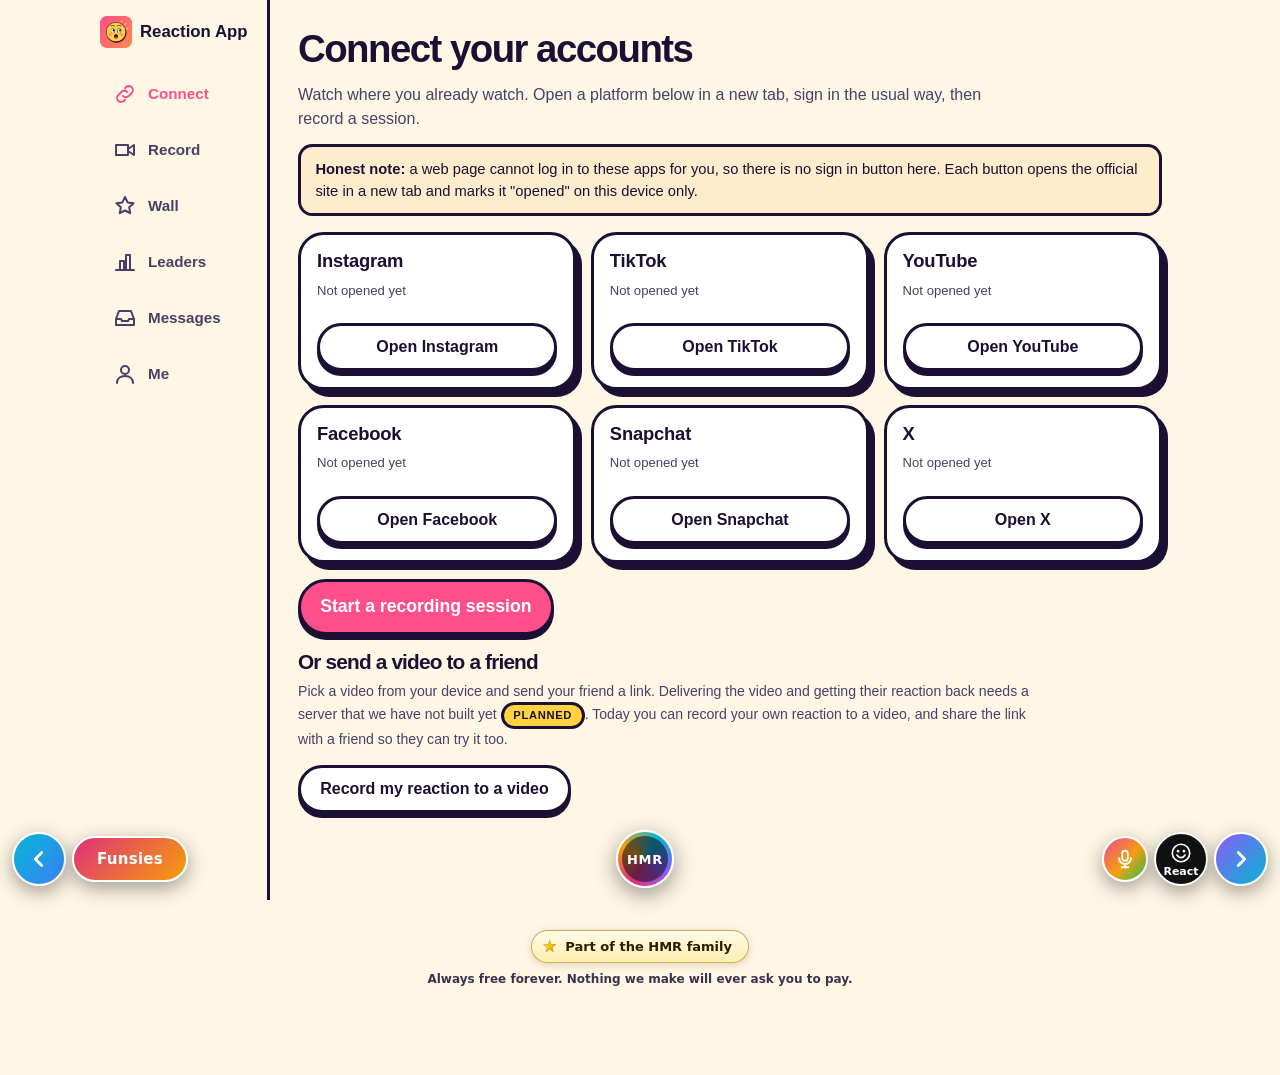
==== app/index.html @ a2e9ff9b "Dock v6.6.0: edit mode, small 'Add a demo?' cards (Yes/No) at spots with no demo yet; answers sent t" ====
<!DOCTYPE html>
<html lang="en"><head><meta charset="utf-8">
<meta name="viewport" content="width=device-width,initial-scale=1,viewport-fit=cover">
<title>Reaction App prototype</title>
<meta name="description" content="Record a session of what you watch and your reaction, then keep a highlight reel of your strongest moments. Prototype. Nothing is uploaded.">
<meta name="theme-color" content="#fff7e6">
<link rel="manifest" href="manifest.webmanifest">
<link rel="icon" type="image/png" href="icons/favicon-32.png">
<link rel="apple-touch-icon" href="icons/apple-touch-icon.png">
<link rel="stylesheet" href="../designs.css">
<link rel="stylesheet" href="app.css">
<script src="../designs.js"></script>
</head><body class="has-dock">
<a class="skip" href="#main">Skip to content</a>
<div class="app" id="app">
  <nav class="nav" id="nav" aria-label="Main">
    <a class="brand" href="../" aria-label="Reaction App website"><img src="icons/icon-192.png" width="32" height="32" alt=""><span>Reaction App</span></a>
    <button type="button" data-go="connect" class="on"><svg viewBox="0 0 24 24" aria-hidden="true"><path d="M10 14a4 4 0 0 0 5.7 0l3-3a4 4 0 0 0-5.7-5.7l-1 1M14 10a4 4 0 0 0-5.7 0l-3 3a4 4 0 0 0 5.7 5.7l1-1"/></svg><span>Connect</span></button>
    <button type="button" data-go="record"><svg viewBox="0 0 24 24" aria-hidden="true"><path d="M3 7h12v10H3zM15 11l6-4v10l-6-4"/></svg><span>Record</span></button>
    <button type="button" data-go="wall"><svg viewBox="0 0 24 24" aria-hidden="true"><path d="M12 3l2.6 5.4 5.9.8-4.3 4.1 1 5.9L12 16.5 6.8 19.2l1-5.9L3.5 9.2l5.9-.8z"/></svg><span>Wall</span></button>
    <button type="button" data-go="leaders"><svg viewBox="0 0 24 24" aria-hidden="true"><path d="M7 20V11h4v9M13 20V5h4v15M3 20h18"/></svg><span>Leaders</span></button>
    <button type="button" data-go="inbox"><svg viewBox="0 0 24 24" aria-hidden="true"><path d="M3 13l3-8h12l3 8v6H3zM3 13h5l1 2h6l1-2h5"/></svg><span>Messages</span></button>
    <button type="button" data-go="me"><svg viewBox="0 0 24 24" aria-hidden="true"><circle cx="12" cy="8" r="4"/><path d="M4 21c0-4.5 3.5-7 8-7s8 2.5 8 7"/></svg><span>Me</span></button>
  </nav>

  <main id="main" class="main" tabindex="-1">

    <section class="screen on" id="s-connect" aria-labelledby="h-connect">
      <div class="top"><h1 id="h-connect">Connect your accounts</h1></div>
      <p class="lead">Watch where you already watch. Open a platform below in a new tab, sign in the usual way, then record a session.</p>
      <div class="info"><b>Honest note:</b> a web page cannot log in to these apps for you, so there is no sign in button here. Each button opens the official site in a new tab and marks it "opened" on this device only.</div>
      <ul class="plats" id="plats" aria-label="Platforms"></ul>
      <div class="stack"><button type="button" class="btn big" data-go="record">Start a recording session</button></div>
      <h2>Or send a video to a friend</h2>
      <p class="fine">Pick a video from your device and send your friend a link. Delivering the video and getting their reaction back needs a server that we have not built yet <span class="tag">Planned</span>. Today you can record your own reaction to a video, and share the link with a friend so they can try it too.</p>
      <div class="stack"><button type="button" class="btn ghost" id="goFile">Record my reaction to a video</button></div>
    </section>

    <section class="screen" id="s-record" aria-labelledby="h-record">
      <div class="top"><h1 id="h-record">Record a session</h1></div>
      <div id="recSetup">
        <p class="lead">Choose how to record. A session runs 5 minutes. When time is up, we never cut you off.</p>
        <div class="modes" role="group" aria-label="Recording mode">
          <button type="button" class="mode" id="modeScreen" aria-pressed="false"><b>Screen and camera</b><span>Desktop. Record a tab, window, or screen together with your camera.</span></button>
          <button type="button" class="mode" id="modeFile" aria-pressed="false"><b>Camera and a video from your device</b><span>Phone or desktop. Pick a video, watch it, and record your reaction.</span></button>
        </div>
        <p class="info" id="capMsg" role="status"></p>
        <div id="filePick" hidden>
          <label class="lbl" for="fileIn">Choose a video from your device</label>
          <input id="fileIn" class="inp" type="file" accept="video/*">
          <p class="fine" id="fileMsg" role="status"></p>
        </div>
        <ul class="notice" aria-label="Before you start">
          <li><b>When you press Start,</b> your browser asks to use your camera, and in screen mode to share a screen, tab, or window.</li>
          <li><b>Pick what to share.</b> In screen mode, choose the tab or window with the video app you opened, then switch to it.</li>
          <li><b>Nothing is uploaded.</b> Recordings stay on this device until you save or share them.</li>
          <li><b>You can stop</b> at any time with the Done button.</li>
        </ul>
        <div class="stack"><button type="button" class="btn big" id="btnStart">Start recording</button></div>
        <p class="err" id="recErr" role="alert" hidden></p>
      </div>
      <div id="recLive" hidden>
        <div class="recbar"><span class="dot" aria-hidden="true"></span><span class="timer" id="timer" role="timer" aria-live="off">5:00</span><span id="recStatus" role="status">Recording</span></div>
        <p class="timeup" id="timeUp" role="alert" hidden>Time is up. Finish what you are watching, then press Done.</p>
        <div class="pair" id="livePair">
          <div class="vbox"><video id="vLive1" muted playsinline autoplay></video><span class="lab" id="lab1">What you watch</span><span class="none" id="none1" hidden></span></div>
          <div class="vbox"><video id="vLive2" muted playsinline autoplay></video><span class="lab">You</span></div>
        </div>
        <div class="stack"><button type="button" class="btn big" id="btnDone">Done</button><button type="button" class="btn ghost" id="btnDiscard">Discard session</button></div>
        <p class="fine" id="liveNote"></p>
      </div>
    </section>

    <section class="screen" id="s-reel" aria-labelledby="h-reel">
      <div class="top"><h1 id="h-reel">Your highlight reel</h1><span class="tag">Prototype</span></div>
      <div id="reelBusy" hidden><p id="busyMsg" role="status">Looking for your strongest reactions...</p><div class="prog"><i id="busyBar"></i></div></div>
      <div id="reelNone" class="info" hidden>No recording yet. <button type="button" class="btn small" data-go="record">Record a session</button></div>
      <div id="reelMain" hidden>
        <div class="stack"><button type="button" class="btn ghost small" id="btnLayout" aria-pressed="false">Show clip above reaction (friend's desktop view)</button></div>
        <div class="pair" id="reelPair">
          <div class="vbox"><video id="vR1" playsinline controls></video><span class="lab" id="rlab1">What you watched</span></div>
          <div class="vbox"><video id="vR2" playsinline muted controls></video><span class="lab">Your reaction</span></div>
        </div>
        <h2>Moments</h2>
        <p class="fine" id="momSum"></p>
        <ul class="mlist" id="mlist"></ul>
        <div class="stack"><button type="button" class="btn small ghost" id="btnPlaySel">Play selected moments</button><button type="button" class="btn small ghost" id="btnAddMom">Add a moment at the current time</button></div>
        <p class="info">This is a simple prototype. It measures movement on your camera about 4 times a second, so a head turn or a lighting change can look like a reaction. A smarter reaction model will run on our own computer later.</p>
        <h2>Finish</h2>
        <div class="opts" id="finOpts">
          <label><input type="checkbox" id="optWall" checked><span><b>Post to the community wall</b><span>Demo: posts a note on this device only. No video leaves your device.</span></span></label>
          <label><input type="checkbox" id="optSave" checked><span><b>Save to your computer</b><span>Downloads the recorded video file or files, plus a list of your chosen moments.</span></span></label>
          <label><input type="checkbox" id="optSend" checked><span><b>Send to a friend</b><span>Opens your share sheet if your device has one. Otherwise copies a message with the link. The video itself is not delivered, because that needs a server.</span></span></label>
        </div>
        <div class="stack"><button type="button" class="btn big" id="btnFinish">Finish</button><button type="button" class="btn ghost" data-go="record">Record another</button></div>
        <p class="fine" id="finMsg" role="status"></p>
      </div>
    </section>

    <section class="screen" id="s-wall" aria-labelledby="h-wall">
      <div class="top"><h1 id="h-wall">Community wall</h1><span class="tag">Demo</span></div>
      <p class="lead">A public board of reactions that people choose to share. This screen is a demo. It shows example placeholders and what you post from this device.</p>
      <div class="chips" id="wallChips" role="group" aria-label="Sort the wall"></div>
      <p class="fine" id="wallNote" role="status">Sorting works once real reactions exist.</p>
      <div class="wall" id="wallList" aria-label="Reactions"></div>
    </section>

    <section class="screen" id="s-leaders" aria-labelledby="h-leaders">
      <div class="top"><h1 id="h-leaders">Leaders wall</h1><span class="tag">Demo</span></div>
      <p class="lead">Which reactions people watch and react to the most. No real people or numbers exist yet.</p>
      <h2>Most watched reactions</h2>
      <ul class="rows"><li><span>Example reaction 1</span><span>n/a</span></li><li><span>Example reaction 2</span><span>n/a</span></li><li><span>Example reaction 3</span><span>n/a</span></li></ul>
      <h2>Most reacted-to</h2>
      <ul class="rows"><li><span>Example reaction 1</span><span>n/a</span></li><li><span>Example reaction 2</span><span>n/a</span></li></ul>
    </section>

    <section class="screen" id="s-inbox" aria-labelledby="h-inbox">
      <div class="top"><h1 id="h-inbox">Messages</h1><span class="tag">Demo</span></div>
      <p class="lead">Messages stay on this device in the prototype. Real messages between people need a server.</p>
      <label class="lbl" for="msgIn">Write a note to yourself</label>
      <textarea id="msgIn" class="inp" maxlength="500"></textarea>
      <div class="stack"><button type="button" class="btn small" id="msgAdd">Save note</button></div>
      <ul class="msgs" id="msgList"></ul>
      <p class="fine" id="msgEmpty">No notes yet.</p>
    </section>

    <section class="screen" id="s-me" aria-labelledby="h-me">
      <div class="top"><h1 id="h-me">Profile</h1><span class="tag">Demo</span></div>
      <label class="lbl" for="nameIn">Display name</label>
      <input id="nameIn" class="inp" type="text" maxlength="40" autocomplete="off">
      <p class="fine">Saved on this device only.</p>
      <div class="card"><h2>On this device</h2><p id="meStats"></p></div>
      <div class="card"><h2>Free <span class="tag">Planned</span></h2><p>100% free; first 100 members get generous video storage; delete videos if you hit the limit.</p><p class="fine">This is the plan. It is not live yet, because storage needs a server.</p></div>
      <div class="card"><h2>For grandparents</h2><p>Tell your grandkids to try it.</p></div>
      <div class="stack"><button type="button" class="btn ghost small" id="btnCopyLink">Copy a link to share</button><button type="button" class="btn ghost small" id="btnClear">Clear data on this device</button></div>
      <p class="fine" id="meMsg" role="status"></p>
    </section>

  </main>
</div>
<script src="app.js"></script>
<script src="../hmr-dock.js?v=6.6.0" data-site="reactionapp.life" data-design="#dpBtn" data-design-panel="#dpPanel" defer></script>
<script src="https://hmrfamily.life/x/hmr-aud.js?v=1" defer></script>
</body></html>
---- designs.css ----
/* Design tokens. Design 1 is the original playful pink and is the default. */
:root{
  --bg:#fff7e6;--bg2:#ffeccc;--card:#ffffff;--ink:#1b1033;--mut:#4a3f66;
  --acc:#ff4f8b;--acc-ink:#ffffff;--btn-bg:#ff4f8b;--acc2:#ffd23f;--acc3:#3ddc97;--acc4:#4aa8ff;--soft3:#c9f5e0;
  --line:#1b1033;--bw:3px;--sh:6px 7px 0 var(--line);--btn-sh:0 5px 0 var(--line);
  --r:1.6rem;--rs:.9rem;--rp:99px;
  --f:ui-sans-serif,-apple-system,"Segoe UI",Roboto,"Helvetica Neue",Arial,sans-serif;--hf:var(--f);--hw:900;--hls:-.04em;
  --hero:radial-gradient(circle at 85% 20%,#ffe27a 0,transparent 45%),radial-gradient(circle at 10% 90%,#ffb7d2 0,transparent 40%);
  --hdr-bg:rgba(255,247,230,.92);
  --dark:#1b1033;--dark-ink:#fff7e6;--dark-mut:#d9d0ef;--dark-card:#2a1b4d;--dark-line:#ffd23f;--dark-acc:#ffd23f;
  --phone:#1b1033;--screen:#2a1b4d;--phone-sh:10px 12px 0 var(--acc);
  --ok:#1f9d63;--warn:#b45309;
  color-scheme:light;
}
html[data-design="2"]{
  --bg:#ffffff;--bg2:#f5f5f7;--card:#ffffff;--ink:#1d1d1f;--mut:#6e6e73;
  --acc:#0071e3;--acc-ink:#ffffff;--btn-bg:#0071e3;--acc2:#d6e9ff;--acc3:#d9f2e3;--acc4:#0071e3;--soft3:#e8f5ee;
  --line:#d2d2d7;--bw:1px;--sh:0 10px 34px rgba(0,0,0,.08);--btn-sh:none;
  --r:22px;--rs:14px;--rp:99px;
  --f:-apple-system,BlinkMacSystemFont,"SF Pro Text","Segoe UI",Roboto,"Helvetica Neue",Arial,sans-serif;--hw:700;--hls:-.03em;
  --hero:linear-gradient(180deg,#fbfbfd 0,#f2f4f8 100%);
  --hdr-bg:rgba(255,255,255,.82);
  --dark:#1d1d1f;--dark-ink:#f5f5f7;--dark-mut:#a1a1a6;--dark-card:#2c2c2e;--dark-line:#424245;--dark-acc:#6cb4ff;
  --phone:#1d1d1f;--screen:#2c2c2e;--phone-sh:0 30px 60px rgba(0,0,0,.18);
}
html[data-design="3"]{
  --bg:#0e0a1f;--bg2:#17112e;--card:#1c1538;--ink:#f3efff;--mut:#b3a9d6;
  --acc:#8b5cff;--acc-ink:#ffffff;--btn-bg:linear-gradient(135deg,#8b5cff,#3b82f6);--acc2:#22d3ee;--acc3:#34d399;--acc4:#22d3ee;--soft3:#12352e;
  --line:#3a2f6b;--bw:2px;--sh:0 12px 44px rgba(139,92,255,.22);--btn-sh:0 0 24px rgba(139,92,255,.45);
  --r:1.4rem;--rs:.9rem;--rp:99px;--hw:800;--hls:-.035em;
  --hero:radial-gradient(circle at 80% 15%,rgba(139,92,255,.45) 0,transparent 45%),radial-gradient(circle at 10% 90%,rgba(34,211,238,.25) 0,transparent 40%);
  --hdr-bg:rgba(14,10,31,.85);
  --dark:#07050f;--dark-ink:#f3efff;--dark-mut:#b3a9d6;--dark-card:#17112e;--dark-line:#3a2f6b;--dark-acc:#22d3ee;
  --phone:#05030c;--screen:#17112e;--phone-sh:0 0 70px rgba(139,92,255,.45);
  color-scheme:dark;
}
html[data-design="4"]{
  --bg:#fff4ec;--bg2:#ffe3d1;--card:#ffffff;--ink:#3b1d2e;--mut:#6b4a5c;
  --acc:#e8338a;--acc-ink:#ffffff;--btn-bg:linear-gradient(135deg,#ff8a3d,#e8338a);--acc2:#ffd2a8;--acc3:#ffc2d9;--acc4:#ff8a3d;--soft3:#ffe9d9;
  --line:#f0cdb8;--bw:1.5px;--sh:0 14px 36px rgba(232,51,138,.16);--btn-sh:0 10px 22px rgba(232,51,138,.3);
  --r:1.8rem;--rs:1rem;--rp:99px;--hw:800;--hls:-.035em;
  --hero:linear-gradient(135deg,#ffd9b8 0,#ffb3cf 55%,#d9b8ff 100%);
  --hdr-bg:rgba(255,244,236,.88);
  --dark:#3b1d2e;--dark-ink:#fff4ec;--dark-mut:#f1cfdc;--dark-card:#522a40;--dark-line:#ff8a3d;--dark-acc:#ffb27a;
  --phone:#3b1d2e;--screen:#522a40;--phone-sh:0 30px 60px rgba(232,51,138,.3);
}
html[data-design="5"]{
  --bg:#f6f1e7;--bg2:#ece4d2;--card:#fffdf7;--ink:#1a1a1a;--mut:#4d4a42;
  --acc:#b8380a;--acc-ink:#ffffff;--btn-bg:#b8380a;--acc2:#e9d8a6;--acc3:#cfe3d4;--acc4:#1f5f8b;--soft3:#dfeadf;
  --line:#1a1a1a;--bw:1.5px;--sh:none;--btn-sh:none;
  --r:4px;--rs:3px;--rp:3px;
  --f:ui-sans-serif,-apple-system,"Segoe UI",Roboto,Arial,sans-serif;--hf:Georgia,"Times New Roman",serif;--hw:700;--hls:-.02em;
  --hero:linear-gradient(0deg,#f6f1e7 0,#f6f1e7 100%);
  --hdr-bg:rgba(246,241,231,.94);
  --dark:#1a1a1a;--dark-ink:#f6f1e7;--dark-mut:#cfc8b6;--dark-card:#262626;--dark-line:#6b655a;--dark-acc:#e9d8a6;
  --phone:#1a1a1a;--screen:#262626;--phone-sh:none;
}

/* Design picker */
.dp-btn{position:fixed;right:max(12px,env(safe-area-inset-right));bottom:max(12px,env(safe-area-inset-bottom));z-index:200;display:inline-flex;align-items:center;gap:.45rem;min-height:44px;padding:.5rem 1rem;border-radius:99px;border:2px solid var(--line);background:var(--card);color:var(--ink);font:700 .92rem/1 var(--f);cursor:pointer;box-shadow:0 6px 20px rgba(0,0,0,.2)}
.dp-btn svg{width:18px;height:18px;fill:none;stroke:currentColor;stroke-width:2;stroke-linecap:round;stroke-linejoin:round}
.dp-panel{position:fixed;right:max(12px,env(safe-area-inset-right));bottom:max(12px,env(safe-area-inset-bottom));z-index:210;width:min(380px,calc(100vw - 24px));max-height:calc(100dvh - 24px);overflow:auto;background:var(--card);color:var(--ink);border:2px solid var(--line);border-radius:18px;box-shadow:0 18px 50px rgba(0,0,0,.35);padding:1rem;font:500 .95rem/1.45 var(--f)}
.dp-panel[hidden],.dp-btn[hidden]{display:none}
.dp-head{display:flex;align-items:center;justify-content:space-between;gap:.5rem;margin-bottom:.4rem}
.dp-head h2{margin:0;font:800 1.1rem/1.2 var(--f);letter-spacing:0}
.dp-x{width:44px;height:44px;border-radius:50%;border:2px solid var(--line);background:transparent;color:var(--ink);font-size:1.3rem;line-height:1;cursor:pointer}
.dp-hint{margin:0 0 .8rem;color:var(--mut);font-size:.85rem}
.dp-item{border:2px solid var(--line);border-radius:14px;padding:.7rem;margin-bottom:.7rem}
.dp-item.on{border-color:var(--acc);box-shadow:0 0 0 2px var(--acc)}
.dp-item h3{margin:0 0 .15rem;font:800 1rem/1.2 var(--f);letter-spacing:0}
.dp-item p{margin:0 0 .5rem;color:var(--mut);font-size:.85rem}
.dp-use{min-height:44px;padding:.4rem .9rem;border-radius:99px;border:2px solid var(--line);background:transparent;color:var(--ink);font:700 .88rem/1 var(--f);cursor:pointer;margin-bottom:.5rem}
.dp-item.on .dp-use{background:var(--acc);color:var(--acc-ink);border-color:var(--acc)}
.dp-rate{display:grid;grid-template-columns:repeat(4,1fr);gap:.35rem}
.dp-rate button{min-height:44px;padding:.2rem .15rem;border-radius:10px;border:2px solid var(--line);background:transparent;color:var(--ink);font:700 .74rem/1.15 var(--f);cursor:pointer}
.dp-rate button[aria-pressed="true"]{background:var(--acc);color:var(--acc-ink);border-color:var(--acc)}
.dp-item label{display:block;font-size:.8rem;font-weight:700;margin:.55rem 0 .2rem}
.dp-item textarea{width:100%;min-height:52px;resize:vertical;border:2px solid var(--line);border-radius:10px;background:var(--bg);color:var(--ink);font:500 .9rem/1.35 var(--f);padding:.4rem .5rem}
.dp-foot{display:flex;gap:.6rem;align-items:center;flex-wrap:wrap}
.dp-copy{min-height:44px;padding:.4rem 1rem;border-radius:99px;border:2px solid var(--acc);background:var(--acc);color:var(--acc-ink);font:800 .9rem/1 var(--f);cursor:pointer}
.dp-msg{font-size:.85rem;color:var(--mut)}
.dp-btn:focus-visible,.dp-panel button:focus-visible,.dp-panel textarea:focus-visible{outline:3px solid var(--acc);outline-offset:2px}
---- app/app.css ----
*{box-sizing:border-box}
html{-webkit-text-size-adjust:100%}
body{margin:0;background:var(--bg);color:var(--ink);font:500 1rem/1.5 var(--f);-webkit-font-smoothing:antialiased;overflow-x:hidden}
h1,h2,h3{margin:0;font-family:var(--hf);font-weight:var(--hw);letter-spacing:var(--hls);line-height:1.1}
h1{font-size:clamp(1.7rem,4vw,2.4rem)}h2{font-size:1.3rem;margin-bottom:.5rem}h3{font-size:1.05rem;letter-spacing:-.01em}
p{margin:0 0 .8rem}ul,ol{margin:0;padding:0;list-style:none}
button,input,textarea,select{font:inherit;color:inherit}
:focus-visible{outline:3px solid var(--acc);outline-offset:3px}
.skip{position:absolute;left:-999px;top:8px;background:var(--ink);color:var(--bg);padding:.5rem 1rem;border-radius:8px;z-index:300}.skip:focus{left:8px}
.sr{position:absolute;width:1px;height:1px;overflow:hidden;clip:rect(0 0 0 0)}
.app{min-height:100dvh;display:flex;flex-direction:column;max-width:1100px;margin:0 auto}
.main{flex:1;min-width:0;padding-bottom:96px;outline:none}
.nav{position:fixed;left:0;right:0;bottom:0;z-index:50;display:flex;justify-content:space-around;background:var(--hdr-bg);backdrop-filter:blur(10px);border-top:var(--bw) solid var(--line);padding:6px 4px max(6px,env(safe-area-inset-bottom))}
.nav .brand{display:none}
.nav button{flex:1;min-width:0;display:flex;flex-direction:column;align-items:center;gap:2px;background:none;border:0;padding:6px 1px;min-height:52px;border-radius:12px;color:var(--mut);font-size:.68rem;font-weight:700;cursor:pointer}
.nav svg{width:24px;height:24px;fill:none;stroke:currentColor;stroke-width:2;stroke-linecap:round;stroke-linejoin:round}
.nav button.on{color:var(--acc)}
.screen{display:none;padding:18px 16px 24px;animation:in .22s ease-out}
.screen.on{display:block}
@keyframes in{from{opacity:0;transform:translateY(8px)}to{opacity:1;transform:none}}
.top{display:flex;align-items:center;gap:.7rem;flex-wrap:wrap;margin-bottom:.8rem}
.lead{color:var(--mut);max-width:44rem}
.fine{color:var(--mut);font-size:.88rem;line-height:1.45;max-width:46rem}
.tag{display:inline-block;font-weight:800;font-size:.7rem;letter-spacing:.06em;text-transform:uppercase;padding:.15rem .6rem;border-radius:99px;background:var(--acc2);color:var(--ink);border:var(--bw) solid var(--line);vertical-align:middle}
.tag.ok{background:var(--acc3)}
.btn{display:inline-flex;align-items:center;justify-content:center;gap:.5rem;min-height:48px;padding:.5rem 1.2rem;border-radius:var(--rp);border:var(--bw) solid var(--line);background:var(--btn-bg);color:var(--acc-ink);font-weight:800;font-size:1rem;cursor:pointer;text-decoration:none;box-shadow:var(--btn-sh);transition:transform .12s;text-align:center;max-width:100%}
.btn:active{transform:translateY(2px)}
.btn.ghost{background:var(--card);color:var(--ink)}
.btn.small{min-height:44px;font-size:.9rem;padding:.4rem 1rem}
.btn[disabled]{opacity:.45;cursor:not-allowed}
.btn.big{min-height:56px;font-size:1.1rem}
.stack{display:flex;flex-wrap:wrap;gap:.7rem;margin:1rem 0}
.card{background:var(--card);border:var(--bw) solid var(--line);border-radius:var(--r);padding:1.1rem 1.2rem;box-shadow:var(--sh);margin-bottom:1rem}
.err{background:var(--card);border:var(--bw) solid var(--acc);border-radius:var(--rs);padding:.7rem .9rem;margin:.8rem 0;font-size:.92rem}
.info{background:var(--bg2);border:var(--bw) solid var(--line);border-radius:var(--rs);padding:.7rem .9rem;margin:.8rem 0;font-size:.92rem}
/* connect */
.plats{display:grid;grid-template-columns:repeat(3,1fr);gap:.9rem;margin:1rem 0}
.plat{background:var(--card);border:var(--bw) solid var(--line);border-radius:var(--r);padding:1rem;box-shadow:var(--sh);display:flex;flex-direction:column;gap:.6rem;min-width:0}
.plat h3{font-size:1.15rem}
.plat .st{font-size:.82rem;color:var(--mut)}
.plat .btn{width:100%}
.plat.done{background:var(--soft3)}
/* mode chooser */
.modes{display:grid;grid-template-columns:1fr 1fr;gap:.9rem;margin:1rem 0}
.mode{text-align:left;background:var(--card);border:var(--bw) solid var(--line);border-radius:var(--r);padding:1rem;cursor:pointer;display:flex;flex-direction:column;gap:.3rem;min-width:0}
.mode[aria-pressed="true"]{background:var(--acc2);box-shadow:0 0 0 3px var(--acc)}
.mode[disabled]{opacity:.5;cursor:not-allowed}
.mode b{font-size:1.05rem}.mode span{font-size:.88rem;color:var(--mut)}
.mode[aria-pressed="true"] span{color:var(--ink)}
.notice{background:var(--card);border:var(--bw) solid var(--line);border-radius:var(--r);padding:1rem 1.2rem;margin:1rem 0}
.notice li{margin-bottom:.4rem;padding-left:1rem;position:relative}
.notice li::before{content:"";position:absolute;left:0;top:.6em;width:.4rem;height:.4rem;border-radius:50%;background:var(--acc)}
/* live recording */
.timer{font-family:var(--hf);font-weight:var(--hw);font-size:clamp(2.4rem,9vw,3.6rem);letter-spacing:-.03em;line-height:1}
.timer.over{color:var(--acc)}
.recbar{display:flex;align-items:center;gap:.8rem;flex-wrap:wrap;margin:.4rem 0 .8rem}
.dot{width:12px;height:12px;border-radius:50%;background:var(--acc);animation:blink 1s infinite}
@keyframes blink{50%{opacity:.25}}
.pair{display:grid;grid-template-columns:1fr 1fr;gap:.8rem;margin:.8rem 0}
.pair.stack1{grid-template-columns:1fr;max-width:520px}
.vbox{position:relative;background:#000;border:var(--bw) solid var(--line);border-radius:var(--rs);overflow:hidden;aspect-ratio:16/10;min-width:0}
.pair.stack1 .vbox{aspect-ratio:16/10}
.vbox video{display:block;width:100%;height:100%;object-fit:contain;background:#000}
.vbox .lab{position:absolute;left:8px;top:8px;background:var(--card);color:var(--ink);font-size:.75rem;font-weight:800;padding:.15rem .6rem;border-radius:99px;border:var(--bw) solid var(--line)}
.vbox .none{position:absolute;inset:0;display:flex;align-items:center;justify-content:center;color:#ddd;font-size:.9rem;padding:1rem;text-align:center}
.timeup{background:var(--acc2);border:var(--bw) solid var(--line);border-radius:var(--rs);padding:.8rem 1rem;font-weight:800;margin:.6rem 0}
.prog{height:12px;border-radius:99px;background:var(--bg2);border:var(--bw) solid var(--line);overflow:hidden;margin:.6rem 0}
.prog i{display:block;height:100%;width:0;background:var(--acc)}
/* reel */
.mlist{display:grid;gap:.6rem;margin:.8rem 0}
.mlist li{display:flex;align-items:center;gap:.7rem;background:var(--card);border:var(--bw) solid var(--line);border-radius:var(--rs);padding:.5rem .8rem;flex-wrap:wrap}
.mlist label{display:flex;align-items:center;gap:.6rem;flex:1;min-width:10rem;font-weight:700;cursor:pointer;min-height:44px}
.mlist input[type=checkbox],.opts input[type=checkbox]{width:22px;height:22px;accent-color:var(--acc);flex:none}
.mlist small{color:var(--mut);font-weight:600}
.opts{display:grid;gap:.6rem;margin:.8rem 0}
.opts label{display:flex;align-items:flex-start;gap:.7rem;background:var(--card);border:var(--bw) solid var(--line);border-radius:var(--rs);padding:.7rem .9rem;cursor:pointer;min-height:48px}
.opts b{display:block}.opts span{font-size:.86rem;color:var(--mut)}
/* chips */
.chips{display:flex;flex-wrap:wrap;gap:.5rem;margin:.6rem 0 1rem}
.chips button{min-height:44px;padding:.3rem .9rem;border-radius:99px;border:var(--bw) solid var(--line);background:var(--card);color:var(--ink);font-weight:700;font-size:.9rem;cursor:pointer;max-width:100%}
.chips button[aria-pressed="true"]{background:var(--acc);color:var(--acc-ink)}
/* wall */
.wall{display:grid;grid-template-columns:repeat(3,1fr);gap:.9rem}
.post{background:var(--card);border:var(--bw) solid var(--line);border-radius:var(--r);padding:.8rem;box-shadow:var(--sh);min-width:0}
.post .ph{aspect-ratio:16/10;border-radius:var(--rs);background:linear-gradient(135deg,var(--acc2),var(--acc3));display:flex;align-items:center;justify-content:center;font-weight:800;color:var(--ink);margin-bottom:.5rem;text-align:center;padding:.5rem}
.post p{margin:0;font-size:.88rem;color:var(--mut)}
.post b{display:block}
.rows li{display:flex;justify-content:space-between;gap:1rem;background:var(--card);border:var(--bw) solid var(--line);border-radius:var(--rs);padding:.7rem 1rem;margin-bottom:.5rem}
.msgs li{background:var(--card);border:var(--bw) solid var(--line);border-radius:var(--rs);padding:.6rem .9rem;margin-bottom:.5rem;overflow-wrap:anywhere}
.lbl{display:block;font-weight:700;margin:.6rem 0 .25rem}
.inp{width:100%;max-width:30rem;min-height:48px;border:var(--bw) solid var(--line);border-radius:var(--rs);background:var(--card);padding:.5rem .8rem}
textarea.inp{min-height:84px;resize:vertical}
@media(min-width:900px){
  .app{flex-direction:row;align-items:flex-start}
  .nav{position:sticky;top:0;align-self:flex-start;flex-direction:column;justify-content:flex-start;gap:4px;width:180px;height:100dvh;border-top:0;border-right:var(--bw) solid var(--line);padding:16px 10px;flex:none;left:auto;right:auto;bottom:auto;backdrop-filter:none}
  .nav .brand{display:flex;align-items:center;gap:.5rem;font-weight:900;text-decoration:none;color:var(--ink);margin-bottom:1rem;font-size:1.05rem}
  .nav button{flex:none;flex-direction:row;gap:.7rem;justify-content:flex-start;padding:.5rem .8rem;font-size:.95rem}
  .main{padding-bottom:40px}
  .screen{padding:28px 28px 24px}
}
@media(max-width:760px){.plats,.wall{grid-template-columns:1fr 1fr}.modes{grid-template-columns:1fr}}
@media(max-width:560px){.pair{grid-template-columns:1fr}.plats,.wall{grid-template-columns:1fr}.btn{width:100%}.stack .btn.small{width:auto}.mlist .btn{width:auto}}
@media(prefers-reduced-motion:reduce){*{animation:none!important;transition:none!important}}

/* the shared HMR dock sits above the bottom tab bar on phones */
body.has-dock{--hmr-lift:68px}
@media(min-width:900px){body.has-dock{--hmr-lift:0px}}
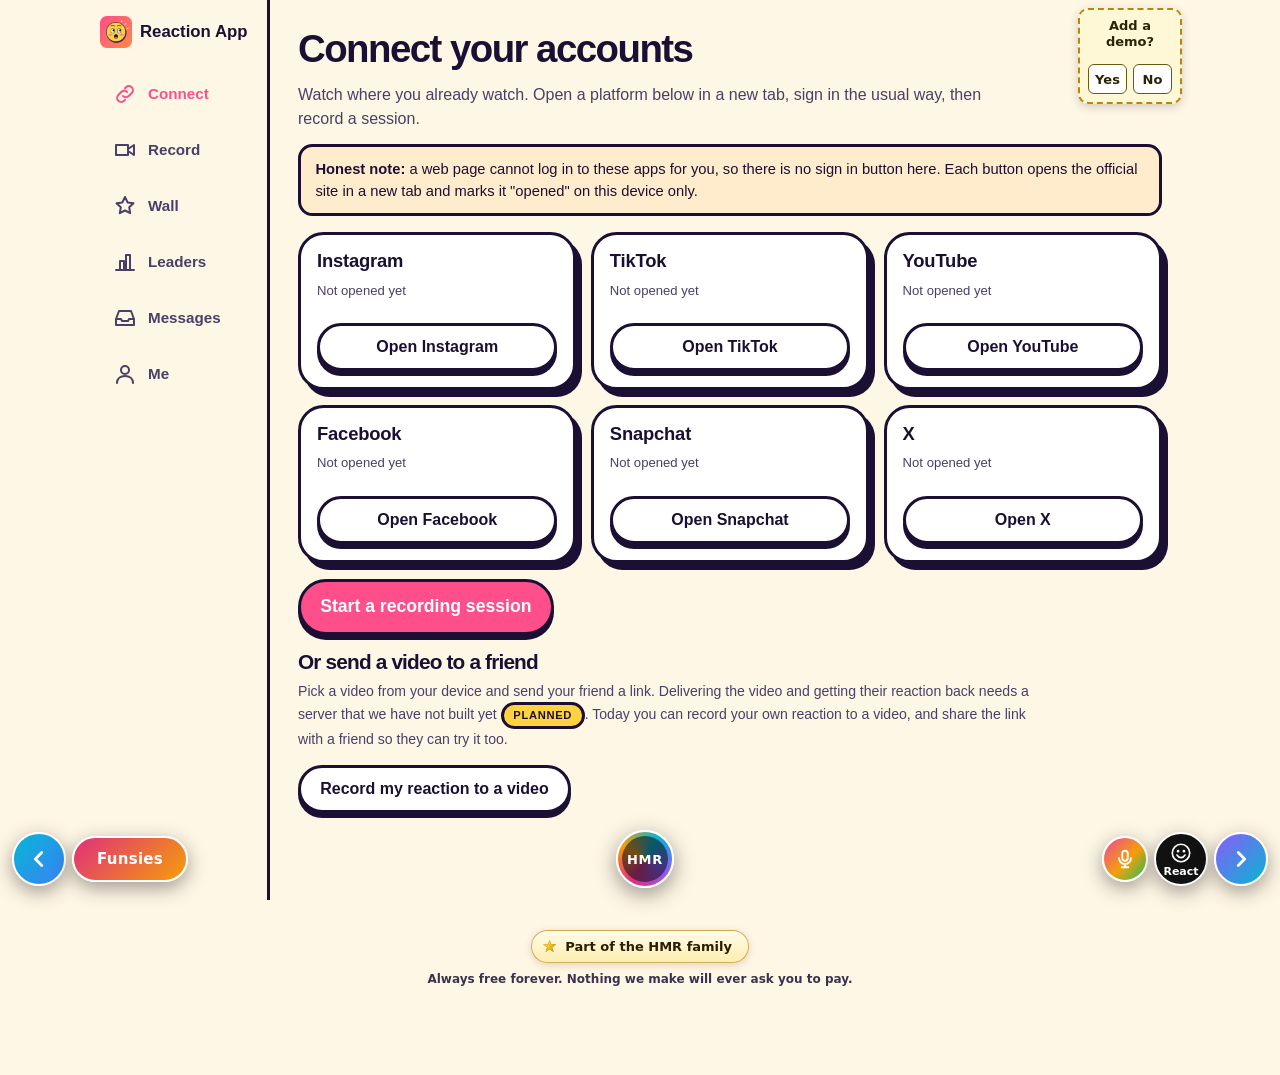
==== commit b0eb455a: "Dock v6.6.1: 'Add a demo?' cards now show (v6.6.0 skipped every spot because the html tag carries hm" ====
--- a/app/index.html
+++ b/app/index.html
@@ -139,6 +139,6 @@
   </main>
 </div>
 <script src="app.js"></script>
-<script src="../hmr-dock.js?v=6.6.0" data-site="reactionapp.life" data-design="#dpBtn" data-design-panel="#dpPanel" defer></script>
+<script src="../hmr-dock.js?v=6.6.1" data-site="reactionapp.life" data-design="#dpBtn" data-design-panel="#dpPanel" defer></script>
 <script src="https://hmrfamily.life/x/hmr-aud.js?v=1" defer></script>
 </body></html>
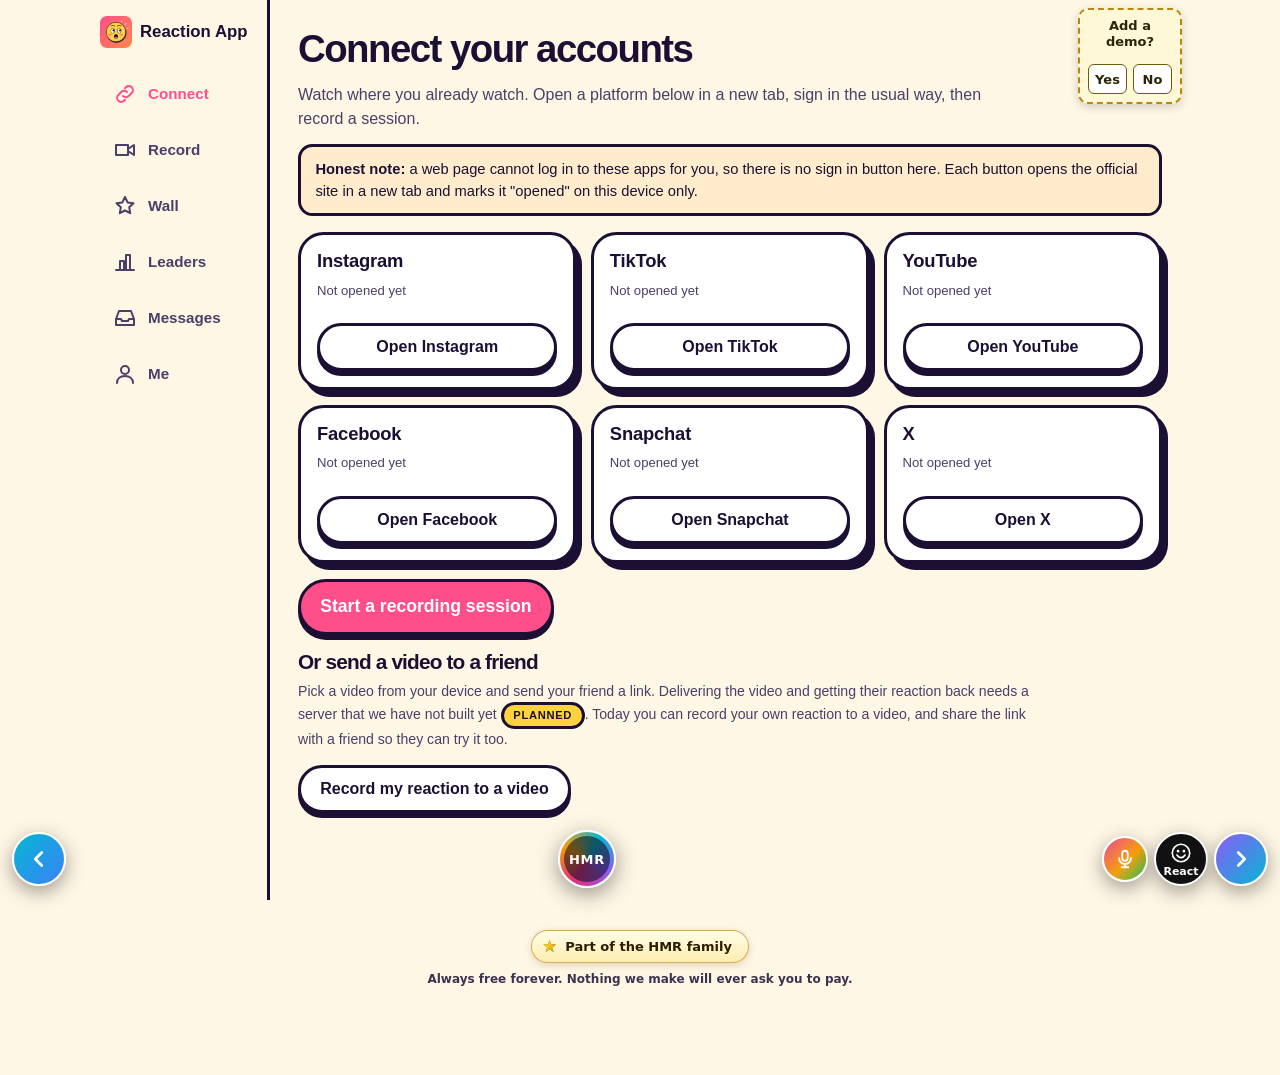
==== commit 51cd5952: "HMR dock v6.7.1: drag any bar button (saved per visitor), Funsies only in the dashboard, mic at top " ====
--- a/app/index.html
+++ b/app/index.html
@@ -139,6 +139,6 @@
   </main>
 </div>
 <script src="app.js"></script>
-<script src="../hmr-dock.js?v=6.6.1" data-site="reactionapp.life" data-design="#dpBtn" data-design-panel="#dpPanel" defer></script>
+<script src="../hmr-dock.js?v=6.7.1" data-site="reactionapp.life" data-design="#dpBtn" data-design-panel="#dpPanel" defer></script>
 <script src="https://hmrfamily.life/x/hmr-aud.js?v=1" defer></script>
 </body></html>
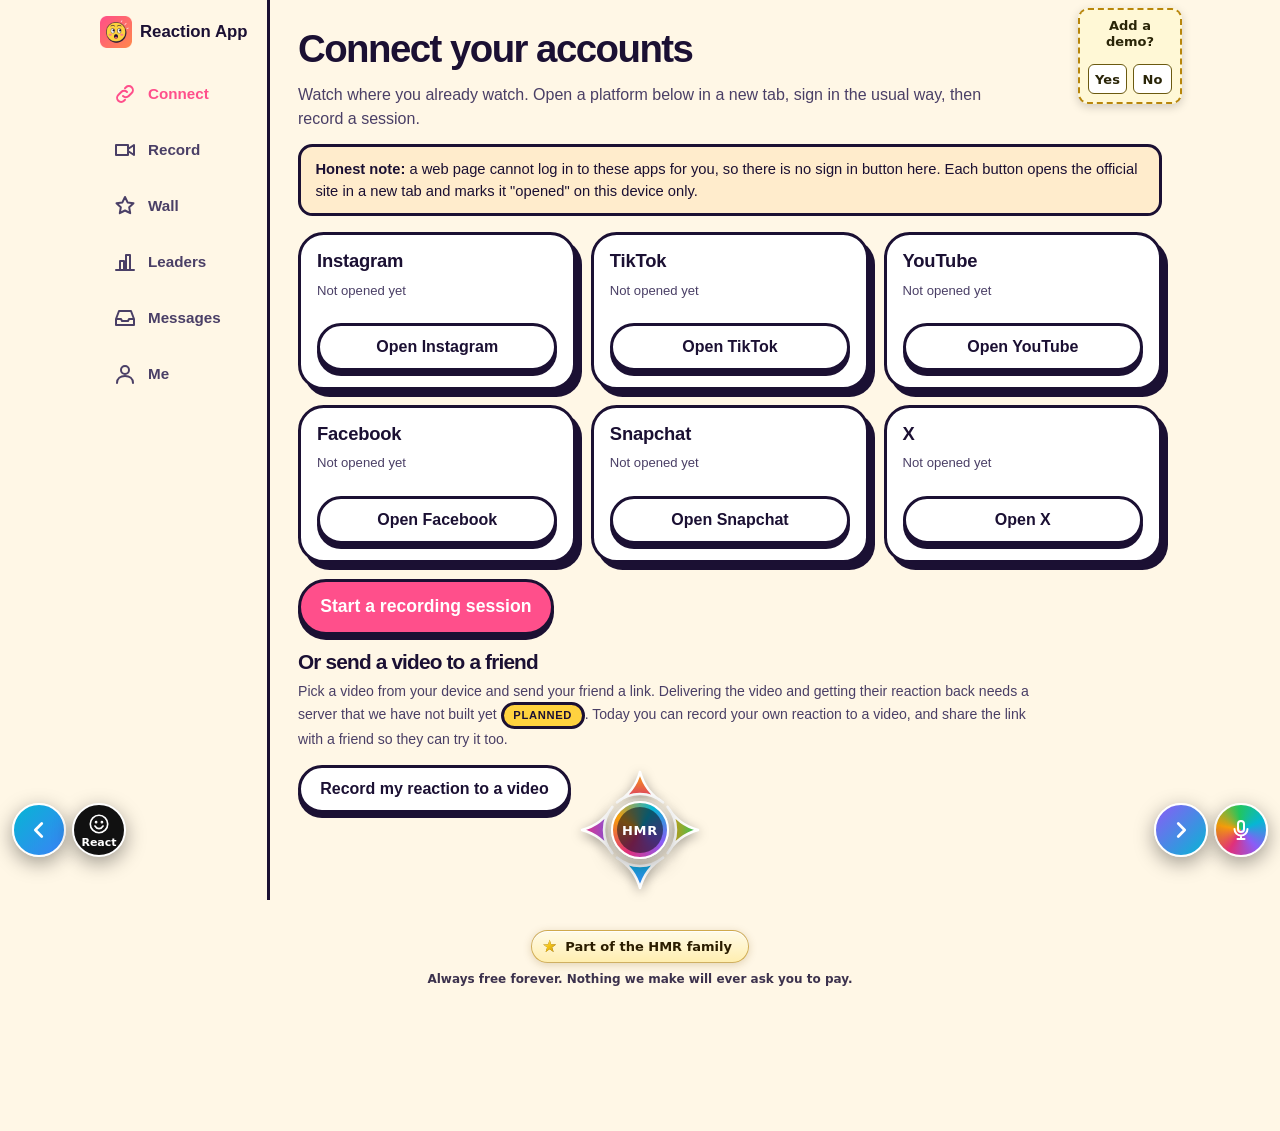
==== commit 3e1f1518: "HMR dock v6.8.2: HMR joystick with four curved arrows (tap and hold), rainbow mic at bottom right, b" ====
--- a/app/index.html
+++ b/app/index.html
@@ -139,6 +139,6 @@
   </main>
 </div>
 <script src="app.js"></script>
-<script src="../hmr-dock.js?v=6.7.1" data-site="reactionapp.life" data-design="#dpBtn" data-design-panel="#dpPanel" defer></script>
+<script src="../hmr-dock.js?v=6.8.2" data-site="reactionapp.life" data-design="#dpBtn" data-design-panel="#dpPanel" defer></script>
 <script src="https://hmrfamily.life/x/hmr-aud.js?v=1" defer></script>
 </body></html>
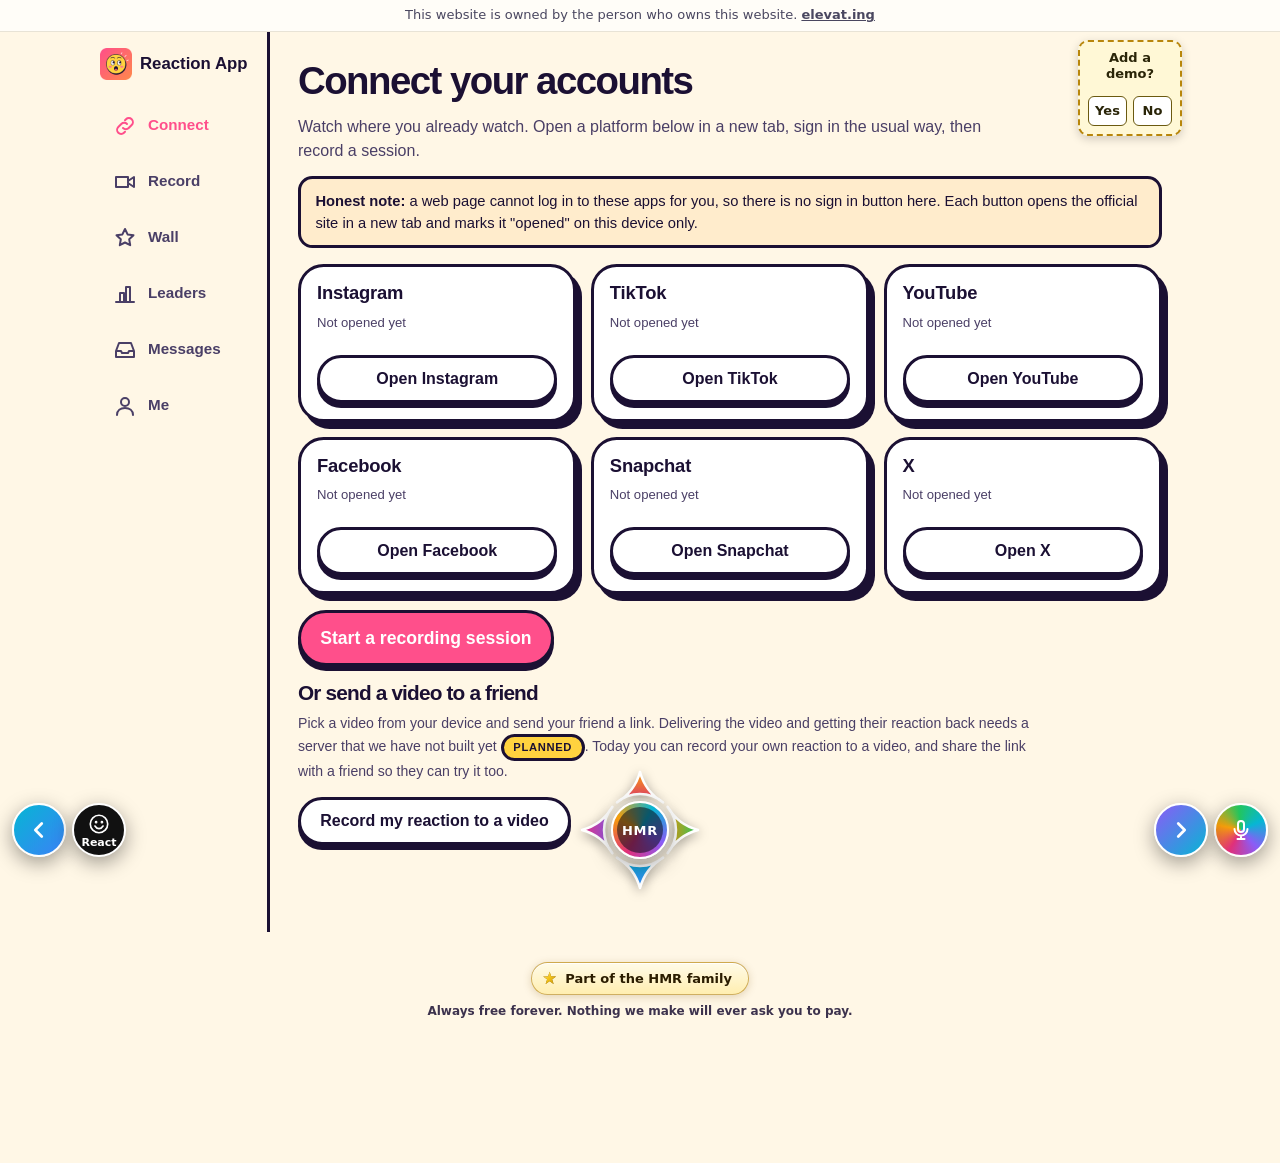
==== commit d3e72c9a: "Ownership caption with elevat.ing link at the top; Happy Thanksgiving 2026 welcome on the home page " ====
--- a/app/index.html
+++ b/app/index.html
@@ -12,6 +12,7 @@
 <script src="../designs.js"></script>
 </head><body class="has-dock">
 <a class="skip" href="#main">Skip to content</a>
+<div class="elv8-cap" data-elv8-cap role="note" style="font:13px/1.45 system-ui,-apple-system,'Segoe UI',Roboto,sans-serif;text-align:center;padding:6px 12px;background:#fffdf8;color:#4a4760;border-bottom:1px solid #e8e3d6;position:relative;z-index:30">This website is owned by the person who owns this website. <a href="https://elevat.ing/" style="color:inherit;font-weight:700">elevat.ing</a></div>
 <div class="app" id="app">
   <nav class="nav" id="nav" aria-label="Main">
     <a class="brand" href="../" aria-label="Reaction App website"><img src="icons/icon-192.png" width="32" height="32" alt=""><span>Reaction App</span></a>
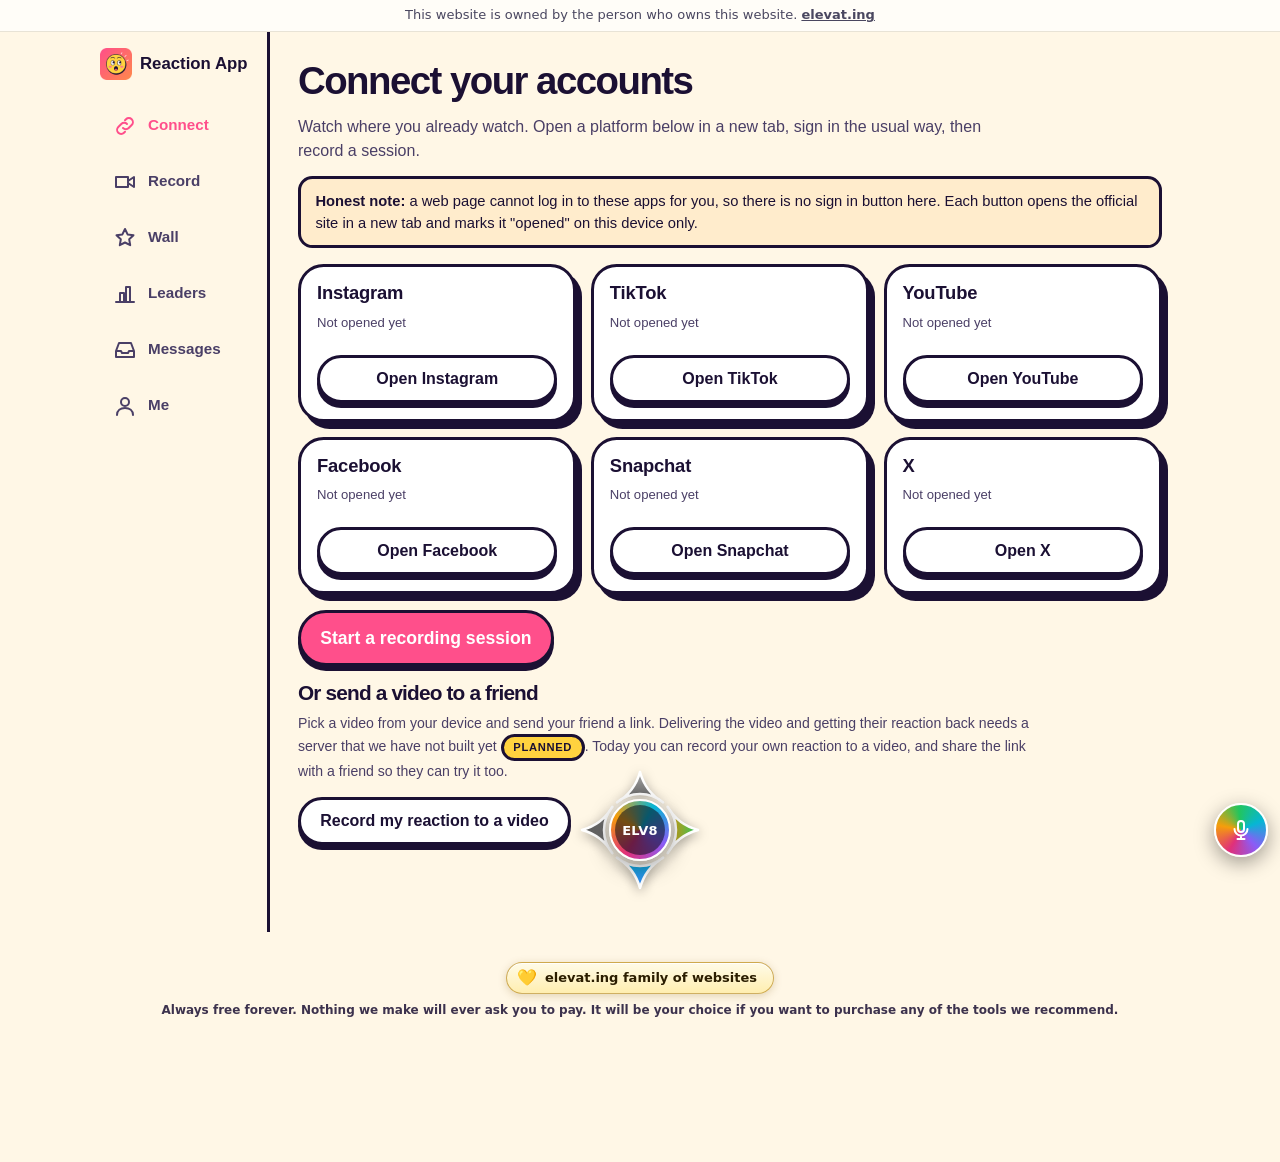
==== commit 60acf919: "ELV8 dock v6.9.1 / dash v1.9.1: "Add a demo?" cards only in owner edit mode (?edit=1), readable intr" ====
--- a/app/index.html
+++ b/app/index.html
@@ -140,6 +140,6 @@
   </main>
 </div>
 <script src="app.js"></script>
-<script src="../hmr-dock.js?v=6.8.2" data-site="reactionapp.life" data-design="#dpBtn" data-design-panel="#dpPanel" defer></script>
+<script src="../hmr-dock.js?v=6.9.1" data-site="reactionapp.life" data-design="#dpBtn" data-design-panel="#dpPanel" defer></script>
 <script src="https://hmrfamily.life/x/hmr-aud.js?v=1" defer></script>
 </body></html>
--- a/app/app.css
+++ b/app/app.css
@@ -72,6 +72,7 @@
 .mlist label{display:flex;align-items:center;gap:.6rem;flex:1;min-width:10rem;font-weight:700;cursor:pointer;min-height:44px}
 .mlist input[type=checkbox],.opts input[type=checkbox]{width:22px;height:22px;accent-color:var(--acc);flex:none}
 .mlist small{color:var(--mut);font-weight:600}
+.mlist .feel{min-height:44px;border:var(--bw) solid var(--line);border-radius:var(--rs);background:var(--card);color:var(--ink);font:inherit;font-size:16px;padding:.2rem .5rem;max-width:100%}
 .opts{display:grid;gap:.6rem;margin:.8rem 0}
 .opts label{display:flex;align-items:flex-start;gap:.7rem;background:var(--card);border:var(--bw) solid var(--line);border-radius:var(--rs);padding:.7rem .9rem;cursor:pointer;min-height:48px}
 .opts b{display:block}.opts span{font-size:.86rem;color:var(--mut)}
@@ -100,6 +101,8 @@
 }
 @media(max-width:760px){.plats,.wall{grid-template-columns:1fr 1fr}.modes{grid-template-columns:1fr}}
 @media(max-width:560px){.pair{grid-template-columns:1fr}.plats,.wall{grid-template-columns:1fr}.btn{width:100%}.stack .btn.small{width:auto}.mlist .btn{width:auto}}
+/* Phones held upright: square videos, each about half the screen (clip above, your face below) */
+@media(max-width:560px) and (orientation:portrait){.pair .vbox,.pair.stack1 .vbox{aspect-ratio:1/1;width:min(100%,46vh);width:min(100%,46svh);margin:0 auto}.pair{gap:.5rem}}
 @media(prefers-reduced-motion:reduce){*{animation:none!important;transition:none!important}}
 
 /* the shared HMR dock sits above the bottom tab bar on phones */
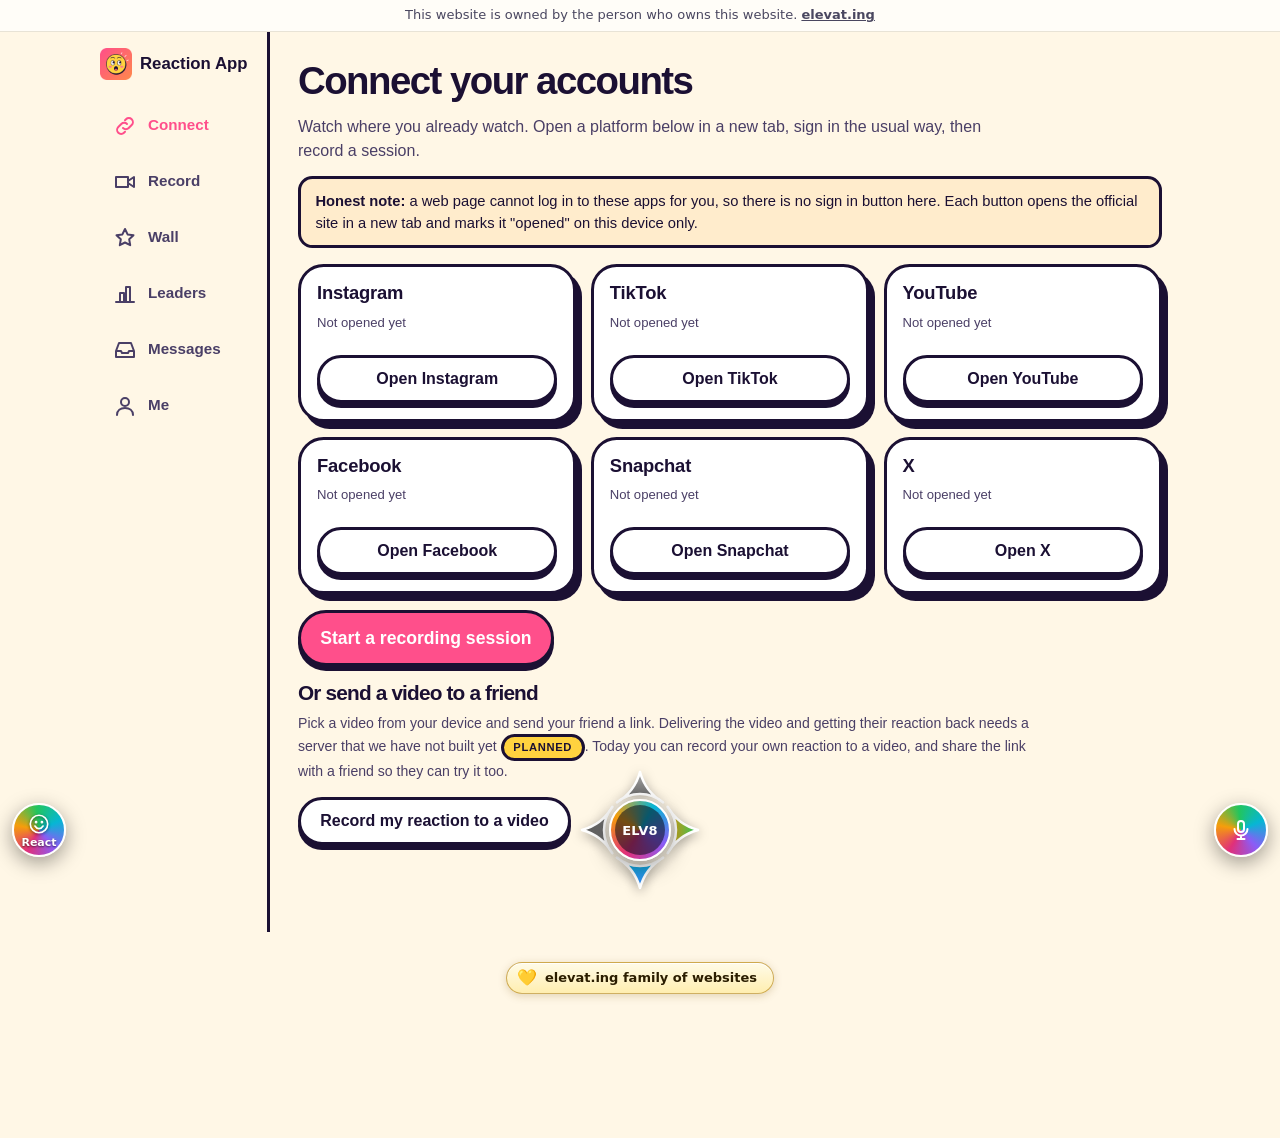
==== commit 2346f676: "ELV8 dock v6.10.2 / dash v1.9.2 (his 17:57Z review; N-001 to N-017): one button standard on every si" ====
--- a/app/index.html
+++ b/app/index.html
@@ -140,6 +140,6 @@
   </main>
 </div>
 <script src="app.js"></script>
-<script src="../hmr-dock.js?v=6.9.1" data-site="reactionapp.life" data-design="#dpBtn" data-design-panel="#dpPanel" defer></script>
+<script src="../hmr-dock.js?v=6.10.2" data-site="reactionapp.life" data-design="#dpBtn" data-design-panel="#dpPanel" defer></script>
 <script src="https://hmrfamily.life/x/hmr-aud.js?v=1" defer></script>
 </body></html>
